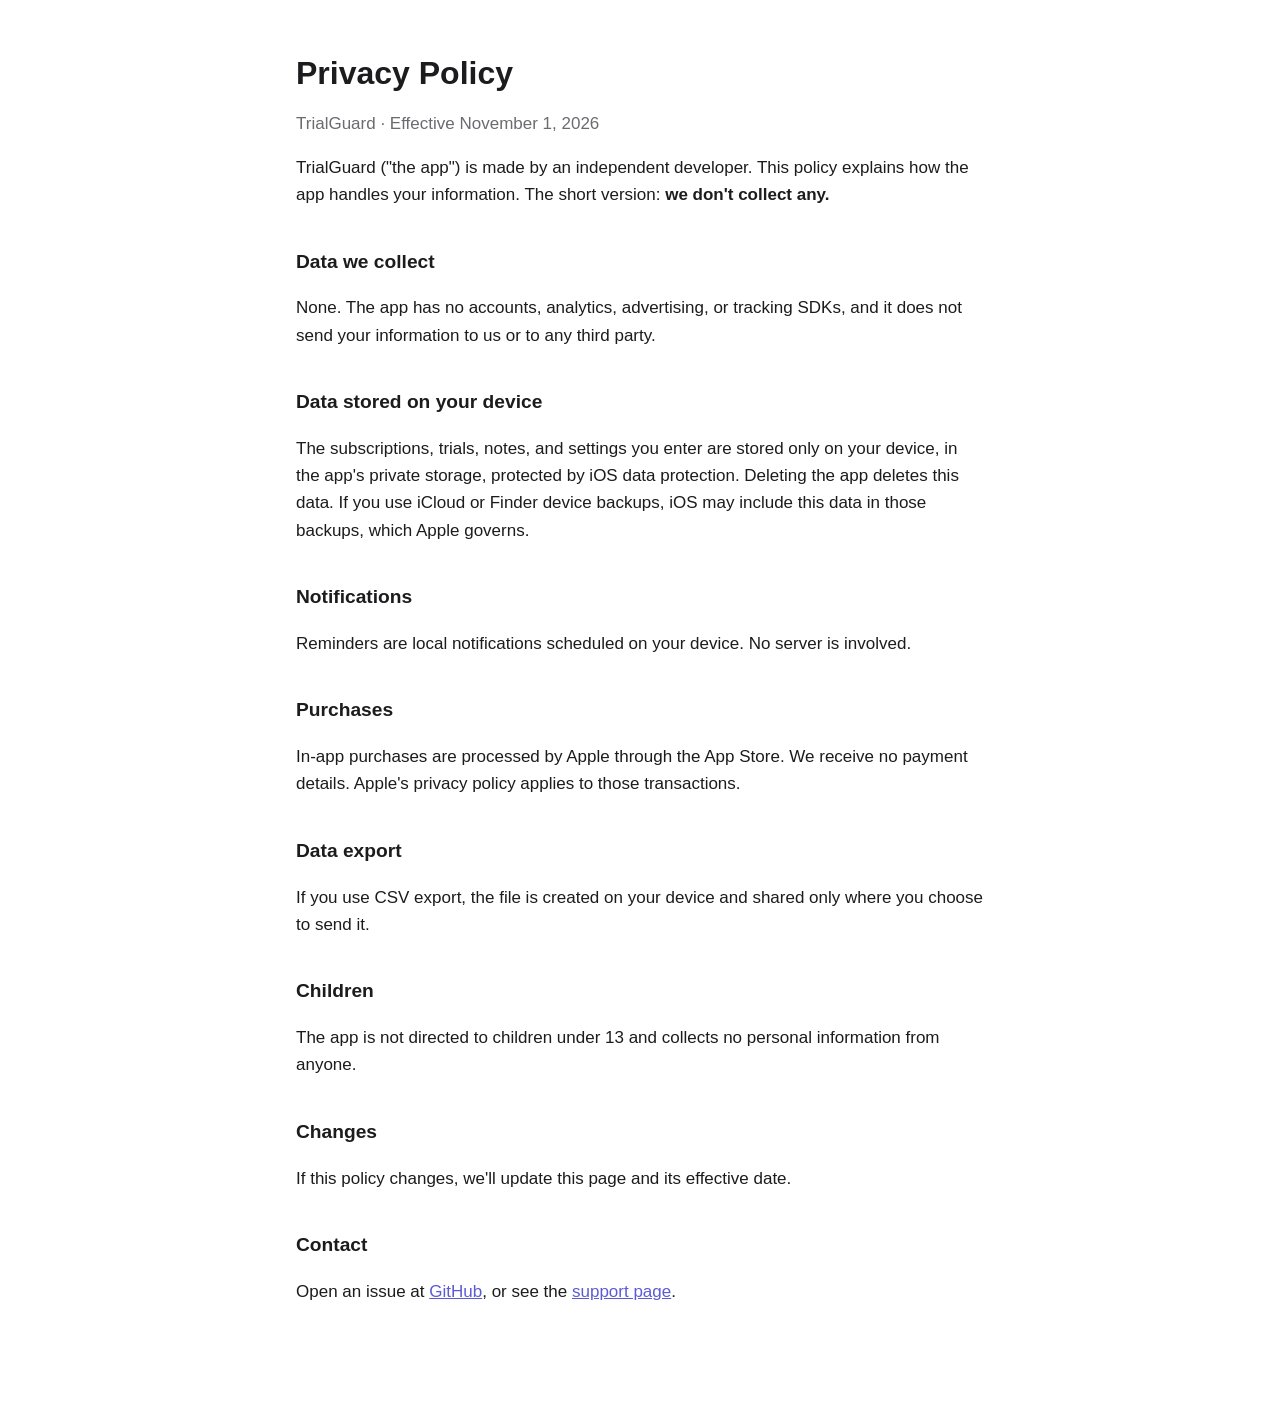
==== privacy/index.html @ 1fa326c9 "TrialGuard landing, privacy policy and support pages Co-Authored-By: Claude Opus 5.5 <noreply@anthro" ====
<!doctype html><html lang="en"><head><meta charset="utf-8"><meta name="viewport" content="width=device-width,initial-scale=1">
<title>TrialGuard Privacy Policy</title><link rel="stylesheet" href="../_style.css"></head>
<body><main>
<h1>Privacy Policy</h1>
<p class="muted">TrialGuard · Effective November 1, 2026</p>
<p>TrialGuard ("the app") is made by an independent developer. This policy explains how the app handles your information. The short version: <strong>we don't collect any.</strong></p>
<h2>Data we collect</h2>
<p>None. The app has no accounts, analytics, advertising, or tracking SDKs, and it does not send your information to us or to any third party.</p>
<h2>Data stored on your device</h2>
<p>The subscriptions, trials, notes, and settings you enter are stored only on your device, in the app's private storage, protected by iOS data protection. Deleting the app deletes this data. If you use iCloud or Finder device backups, iOS may include this data in those backups, which Apple governs.</p>
<h2>Notifications</h2>
<p>Reminders are local notifications scheduled on your device. No server is involved.</p>
<h2>Purchases</h2>
<p>In-app purchases are processed by Apple through the App Store. We receive no payment details. Apple's privacy policy applies to those transactions.</p>
<h2>Data export</h2>
<p>If you use CSV export, the file is created on your device and shared only where you choose to send it.</p>
<h2>Children</h2>
<p>The app is not directed to children under 13 and collects no personal information from anyone.</p>
<h2>Changes</h2>
<p>If this policy changes, we'll update this page and its effective date.</p>
<h2>Contact</h2>
<p>Open an issue at <a href="https://github.com/Archemike/trialguard-site/issues">GitHub</a>, or see the <a href="../support/">support page</a>.</p>
</main></body></html>
---- _style.css ----
:root{--bg:#fff;--fg:#1c1c1e;--muted:#6b6b70;--accent:#5b5bd6;--card:#f4f4f8}
@media (prefers-color-scheme:dark){:root{--bg:#111113;--fg:#ededf0;--muted:#a0a0a8;--accent:#8b8bf0;--card:#1c1c20}}
*{box-sizing:border-box}body{margin:0;background:var(--bg);color:var(--fg);font:17px/1.6 -apple-system,BlinkMacSystemFont,"Segoe UI",Roboto,sans-serif}
main{max-width:720px;margin:0 auto;padding:48px 16px 80px}h1{font-size:2rem;line-height:1.2;margin:.2em 0}h2{margin-top:2em;font-size:1.2rem}
a{color:var(--accent)}.muted{color:var(--muted)}.card{background:var(--card);border-radius:16px;padding:20px;margin:16px 0}
.logo{width:72px;height:72px;border-radius:18px}
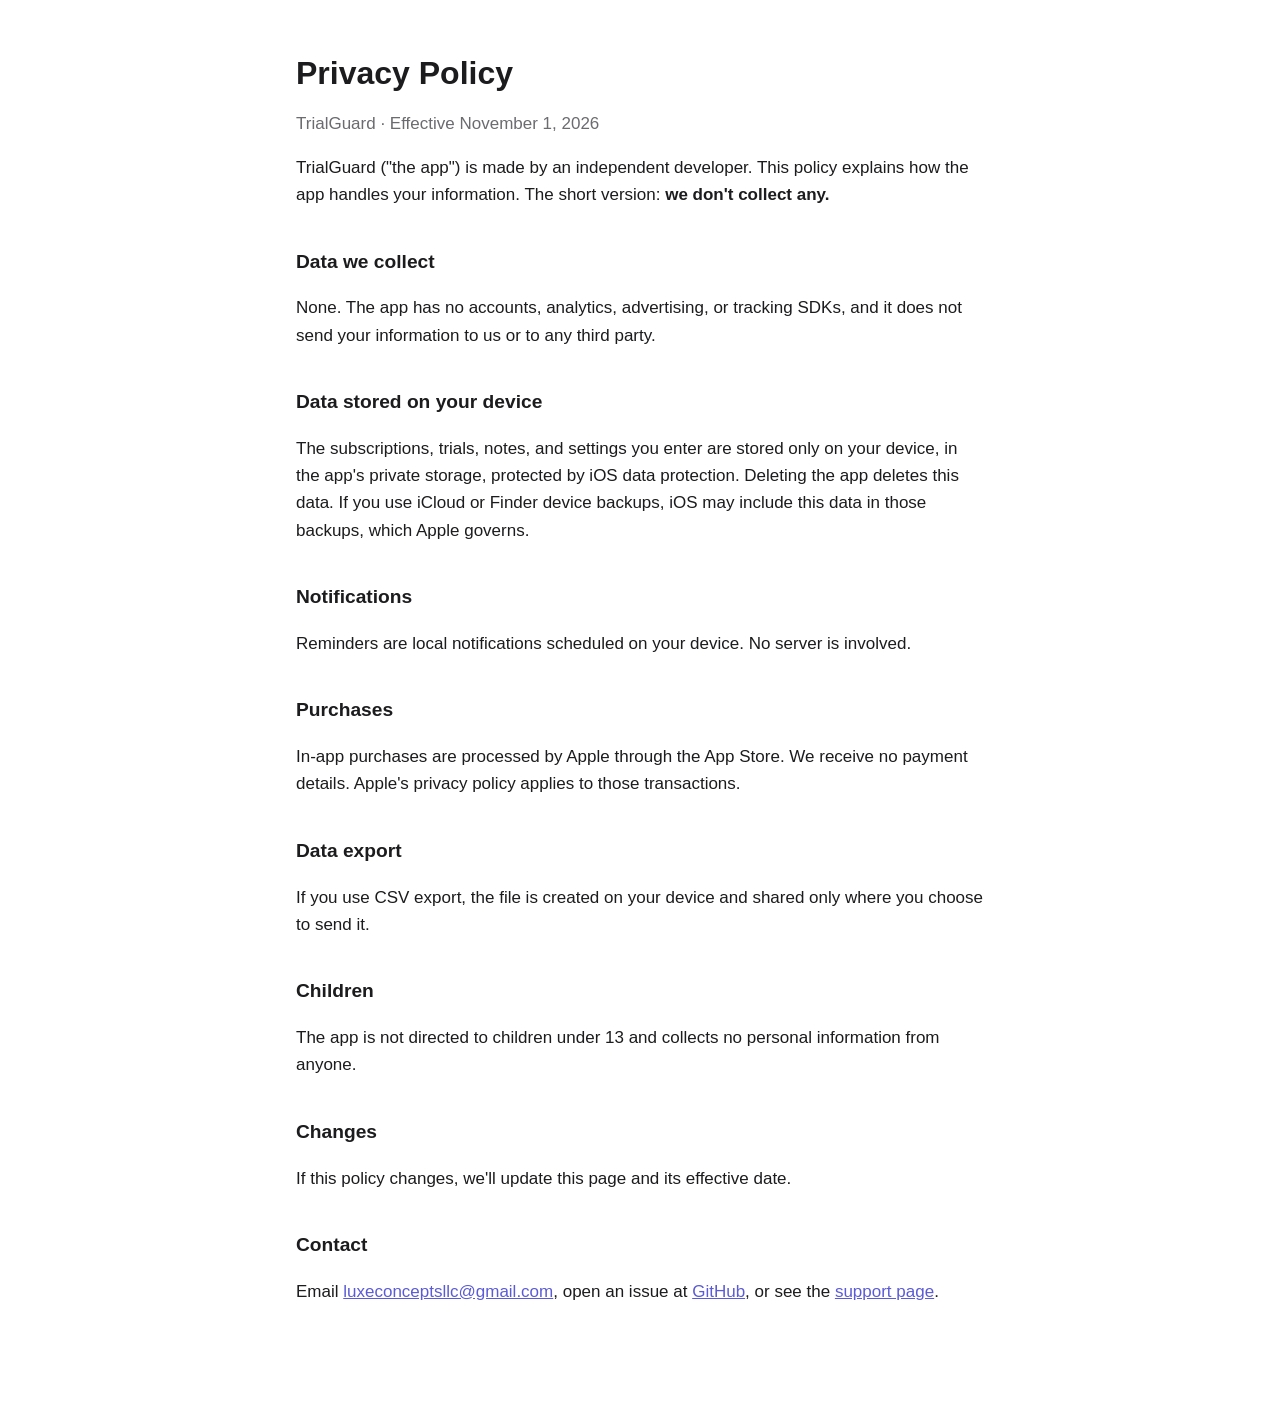
==== commit 592fe8d2: "Contact email on support, privacy and landing pages Co-Authored-By: Claude Opus 5.5 <noreply@anthrop" ====
--- a/privacy/index.html
+++ b/privacy/index.html
@@ -19,5 +19,5 @@
 <h2>Changes</h2>
 <p>If this policy changes, we'll update this page and its effective date.</p>
 <h2>Contact</h2>
-<p>Open an issue at <a href="https://github.com/Archemike/trialguard-site/issues">GitHub</a>, or see the <a href="../support/">support page</a>.</p>
+<p>Email <a href="mailto:luxeconceptsllc@gmail.com">luxeconceptsllc@gmail.com</a>, open an issue at <a href="https://github.com/Archemike/trialguard-site/issues">GitHub</a>, or see the <a href="../support/">support page</a>.</p>
 </main></body></html>
--- a/_style.css
+++ b/_style.css
@@ -1,6 +1,121 @@
-:root{--bg:#fff;--fg:#1c1c1e;--muted:#6b6b70;--accent:#5b5bd6;--card:#f4f4f8}
-@media (prefers-color-scheme:dark){:root{--bg:#111113;--fg:#ededf0;--muted:#a0a0a8;--accent:#8b8bf0;--card:#1c1c20}}
-*{box-sizing:border-box}body{margin:0;background:var(--bg);color:var(--fg);font:17px/1.6 -apple-system,BlinkMacSystemFont,"Segoe UI",Roboto,sans-serif}
+/* Shared by index, privacy/ and support/. Brand: indigo #5B5BD6 → violet #8E4EC6; luxe gold on ink. */
+:root{--bg:#fff;--fg:#1c1c1e;--muted:#6b6b70;--accent:#5b5bd6;--card:#f4f4f8;--line:#e6e6ee;
+  --b1:#5b5bd6;--b2:#8e4ec6;--ink:#1b1730;--ink2:#14121f;--gold1:#f6da9a;--gold2:#e2b45c;--gold3:#b8862f}
+@media (prefers-color-scheme:dark){:root{--bg:#111113;--fg:#ededf0;--muted:#a0a0a8;--accent:#8b8bf0;--card:#1c1c20;--line:#2a2a31}}
+*{box-sizing:border-box}body{margin:0;background:var(--bg);color:var(--fg);font:17px/1.6 -apple-system,BlinkMacSystemFont,"Segoe UI",Roboto,sans-serif;-webkit-text-size-adjust:100%}
 main{max-width:720px;margin:0 auto;padding:48px 16px 80px}h1{font-size:2rem;line-height:1.2;margin:.2em 0}h2{margin-top:2em;font-size:1.2rem}
 a{color:var(--accent)}.muted{color:var(--muted)}.card{background:var(--card);border-radius:16px;padding:20px;margin:16px 0}
 .logo{width:72px;height:72px;border-radius:18px}
+
+/* ---------- Landing page ---------- */
+.home{font-family:ui-rounded,-apple-system,BlinkMacSystemFont,"SF Pro Rounded","Segoe UI",Roboto,sans-serif;overflow-x:hidden}
+.home h1,.home h2,.home h3{letter-spacing:-.02em;line-height:1.12}
+.home h2{font-size:clamp(1.6rem,5.5vw,2.3rem);margin:0 0 .8em;font-weight:800}
+.wrap{max-width:1040px;margin:0 auto;padding:0 20px}
+
+.nav{position:absolute;top:0;left:0;right:0;z-index:2;display:flex;align-items:center;justify-content:space-between;
+  max-width:1080px;margin:0 auto;padding:max(14px,env(safe-area-inset-top)) 20px 14px}
+.brand{display:flex;align-items:center;gap:10px;color:#fff;font-weight:800;font-size:1.1rem;text-decoration:none}
+.brand img{border-radius:8px;box-shadow:0 2px 8px rgba(0,0,0,.2)}
+.nav-cta{color:#fff;text-decoration:none;font-weight:700;font-size:.92rem;padding:8px 16px;border-radius:999px;
+  background:rgba(255,255,255,.18);border:1px solid rgba(255,255,255,.3);-webkit-backdrop-filter:blur(8px);backdrop-filter:blur(8px)}
+
+.hero{color:#fff;background:
+  radial-gradient(60% 50% at 95% 0%,rgba(255,255,255,.18),transparent 70%),
+  radial-gradient(70% 60% at 0% 100%,rgba(192,79,208,.35),transparent 70%),
+  linear-gradient(135deg,var(--b1),var(--b2));overflow:hidden}
+.hero-inner{max-width:1080px;margin:0 auto;padding:96px 20px 0;display:grid;gap:40px;text-align:center}
+.eyebrow{display:inline-block;margin:0 0 18px;padding:6px 14px;border-radius:999px;font-size:.85rem;font-weight:700;
+  background:rgba(255,255,255,.16);border:1px solid rgba(255,255,255,.28)}
+.hero h1{font-size:clamp(2.3rem,10vw,3.9rem);font-weight:900;margin:0 0 16px}
+.lede{font-size:clamp(1.05rem,4.2vw,1.25rem);line-height:1.5;opacity:.92;margin:0 auto 28px;max-width:34em}
+.cta-row{display:flex;justify-content:center}
+.badge{display:inline-flex;align-items:center;gap:10px;padding:12px 26px 12px 20px;border-radius:16px;background:#000;color:#fff;
+  text-decoration:none;font-weight:700;font-size:1.45rem;line-height:1;box-shadow:0 10px 30px rgba(20,18,31,.35);
+  border:1px solid rgba(255,255,255,.25);transition:transform .15s}
+.badge:hover{transform:translateY(-2px)}.badge:active{transform:scale(.98)}
+.badge span{display:flex;flex-direction:column;text-align:left;letter-spacing:-.01em}
+.badge small{font-size:.72rem;font-weight:500;opacity:.9;margin-bottom:3px;letter-spacing:0}
+.trust{list-style:none;padding:0;margin:22px 0 0;display:flex;flex-wrap:wrap;justify-content:center;gap:6px 18px;font-size:.9rem;font-weight:600;opacity:.88}
+.trust li::before{content:"✓ ";opacity:.8}
+.hero-shot{display:flex;justify-content:center;margin-bottom:-6px}
+.hero-shot img{width:min(78vw,340px);height:auto;aspect-ratio:640/1100;object-fit:cover;object-position:top;
+  border-radius:28px 28px 0 0;box-shadow:0 30px 80px rgba(20,18,31,.45)}
+
+.steps{padding-top:64px}
+.steps ol{list-style:none;counter-reset:s;padding:0;margin:0;display:grid;gap:14px}
+.steps li{counter-increment:s;position:relative;background:var(--card);border-radius:20px;padding:20px 20px 20px 72px;color:var(--muted)}
+.steps li b{display:block;color:var(--fg);font-size:1.1rem;margin-bottom:2px}
+.steps li::before{content:counter(s);position:absolute;left:20px;top:20px;width:36px;height:36px;border-radius:12px;display:grid;place-items:center;
+  color:#fff;font-weight:800;background:linear-gradient(135deg,var(--b1),var(--b2))}
+
+.shots{padding:56px 0 8px}
+.shots-row{display:flex;gap:16px;overflow-x:auto;scroll-snap-type:x mandatory;padding:8px 20px 24px;scrollbar-width:none;
+  max-width:1080px;margin:0 auto}
+.shots-row::-webkit-scrollbar{display:none}
+.shots-row img{flex:0 0 auto;width:min(62vw,240px);height:auto;border-radius:22px;scroll-snap-align:center;box-shadow:0 12px 32px rgba(40,30,90,.18)}
+
+.plans{padding-top:48px}
+.plan-grid{display:grid;gap:16px}
+.plan{border:1px solid var(--line);border-radius:24px;padding:26px 24px;background:var(--bg)}
+.plan h3{margin:0;font-size:1.3rem}
+.plan .price{font-size:1.5rem;font-weight:800;margin:6px 0 4px;letter-spacing:-.02em}
+.plan .price small{font-size:.8rem;font-weight:600;opacity:.75}
+.plan .note{margin:0 0 6px;font-size:.92rem;color:var(--muted)}
+.plan ul{list-style:none;padding:0;margin:14px 0 0}
+.plan li{padding:7px 0 7px 30px;position:relative;border-top:1px solid var(--line)}
+.plan li::before{content:"";position:absolute;left:2px;top:13px;width:16px;height:16px;border-radius:50%;
+  background:linear-gradient(135deg,var(--b1),var(--b2))}
+.plan li::after{content:"";position:absolute;left:7px;top:16px;width:4px;height:7px;border:solid #fff;border-width:0 2px 2px 0;transform:rotate(45deg)}
+.plan.pro{color:#fff;border:0;background:radial-gradient(80% 60% at 100% 0%,rgba(226,180,92,.22),transparent 70%),linear-gradient(160deg,var(--ink),var(--ink2));
+  box-shadow:0 20px 50px rgba(20,18,31,.35);position:relative}
+.plan.pro::before{content:"";position:absolute;inset:0;border-radius:24px;padding:1.5px;pointer-events:none;
+  background:linear-gradient(135deg,var(--gold1),var(--gold2),var(--gold3));
+  -webkit-mask:linear-gradient(#000 0 0) content-box,linear-gradient(#000 0 0);-webkit-mask-composite:xor;mask-composite:exclude}
+.plan.pro h3{background:linear-gradient(90deg,var(--gold1),var(--gold2));-webkit-background-clip:text;background-clip:text;color:transparent}
+.plan.pro .note{color:rgba(255,255,255,.7)}
+.plan.pro li{border-color:rgba(255,255,255,.1)}
+.plan.pro li::before{background:linear-gradient(135deg,var(--gold1),var(--gold3))}
+.plan.pro li::after{border-color:var(--ink)}
+
+.privacy{margin-top:64px;padding:56px 0;background:var(--card)}
+.priv-grid{display:grid;gap:14px}
+.priv-grid div{background:var(--bg);border-radius:20px;padding:20px}
+.priv-grid b{font-size:1.1rem}.priv-grid p{margin:4px 0 0;color:var(--muted)}
+.fine{margin:20px 0 0;font-size:.92rem;color:var(--muted)}
+
+.faq{padding-top:56px}
+.faq details{border-bottom:1px solid var(--line);padding:4px 0}
+.faq summary{cursor:pointer;list-style:none;font-weight:700;font-size:1.08rem;padding:14px 32px 14px 0;position:relative}
+.faq summary::-webkit-details-marker{display:none}
+.faq summary::after{content:"+";position:absolute;right:4px;top:10px;font-size:1.5rem;font-weight:400;color:var(--accent);transition:transform .2s}
+.faq details[open] summary::after{transform:rotate(45deg)}
+.faq details p{margin:0 0 16px;color:var(--muted)}
+
+.final{text-align:center;color:#fff;margin:64px 0 0;padding:56px 20px 64px;
+  background:radial-gradient(70% 60% at 0% 100%,rgba(192,79,208,.35),transparent 70%),linear-gradient(135deg,var(--b1),var(--b2))}
+.final h2{margin-bottom:24px}
+
+.foot{display:flex;flex-wrap:wrap;justify-content:center;gap:8px 22px;padding:28px 20px calc(28px + env(safe-area-inset-bottom));font-size:.92rem;color:var(--muted)}
+.foot a{color:var(--muted);text-decoration:none}.foot a:hover{color:var(--accent)}
+
+@media (prefers-color-scheme:dark){
+  .plan{background:var(--card)}
+  .plan.pro{background:radial-gradient(80% 60% at 100% 0%,rgba(226,180,92,.18),transparent 70%),linear-gradient(160deg,#221d3a,var(--ink2))}
+  .priv-grid div{background:#232329}
+  .privacy{background:#17171a}
+  .shots-row img{box-shadow:0 12px 32px rgba(0,0,0,.5)}
+}
+
+@media (min-width:860px){
+  .hero-inner{grid-template-columns:1.15fr .85fr;align-items:end;text-align:left;padding-top:120px}
+  .hero-copy{padding-bottom:88px}
+  .lede{margin-left:0}
+  .cta-row,.trust{justify-content:flex-start}
+  .hero-shot img{width:360px}
+  .steps ol,.priv-grid{grid-template-columns:repeat(3,1fr)}
+  .plan-grid{grid-template-columns:1fr 1fr}
+  .shots-row img{width:190px}.shots-row img:first-child{margin-left:auto}.shots-row img:last-child{margin-right:auto}
+  .faq{max-width:760px}
+}
+@media (prefers-reduced-motion:reduce){.badge{transition:none}}
